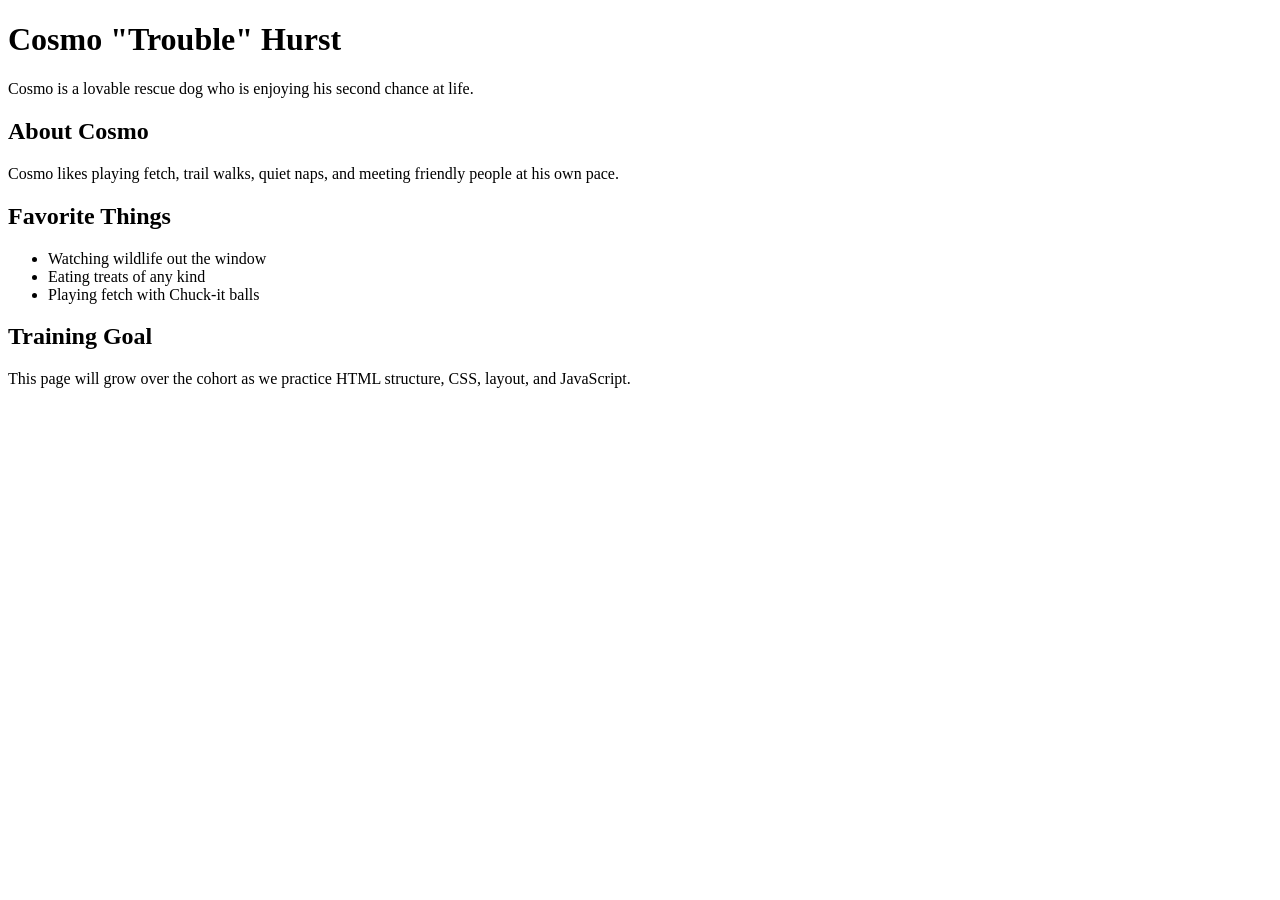
==== index.html @ 9377b5b5 "Add pages url" ====
<!doctype html>
<html lang="en">
  <head>
    <meta charset="utf-8" />
    <meta name="viewport" content="width=device-width, initial-scale=1.0" />
    <title>Cosmo</title>
  </head>
  <body>
    <h1>Cosmo "Trouble" Hurst</h1>

    <p>
      Cosmo is a lovable rescue dog who is enjoying his second chance at life.
    </p>

    <h2>About Cosmo</h2>

    <p>
      Cosmo likes playing fetch, trail walks, quiet naps, and meeting friendly
      people at his own pace.
    </p>

    <h2>Favorite Things</h2>

    <ul>
      <li>Watching wildlife out the window</li>
      <li>Eating treats of any kind</li>
      <li>Playing fetch with Chuck-it balls</li>
    </ul>

    <h2>Training Goal</h2>

    <p>
      This page will grow over the cohort as we practice HTML structure, CSS,
      layout, and JavaScript.
    </p>
  </body>
</html>
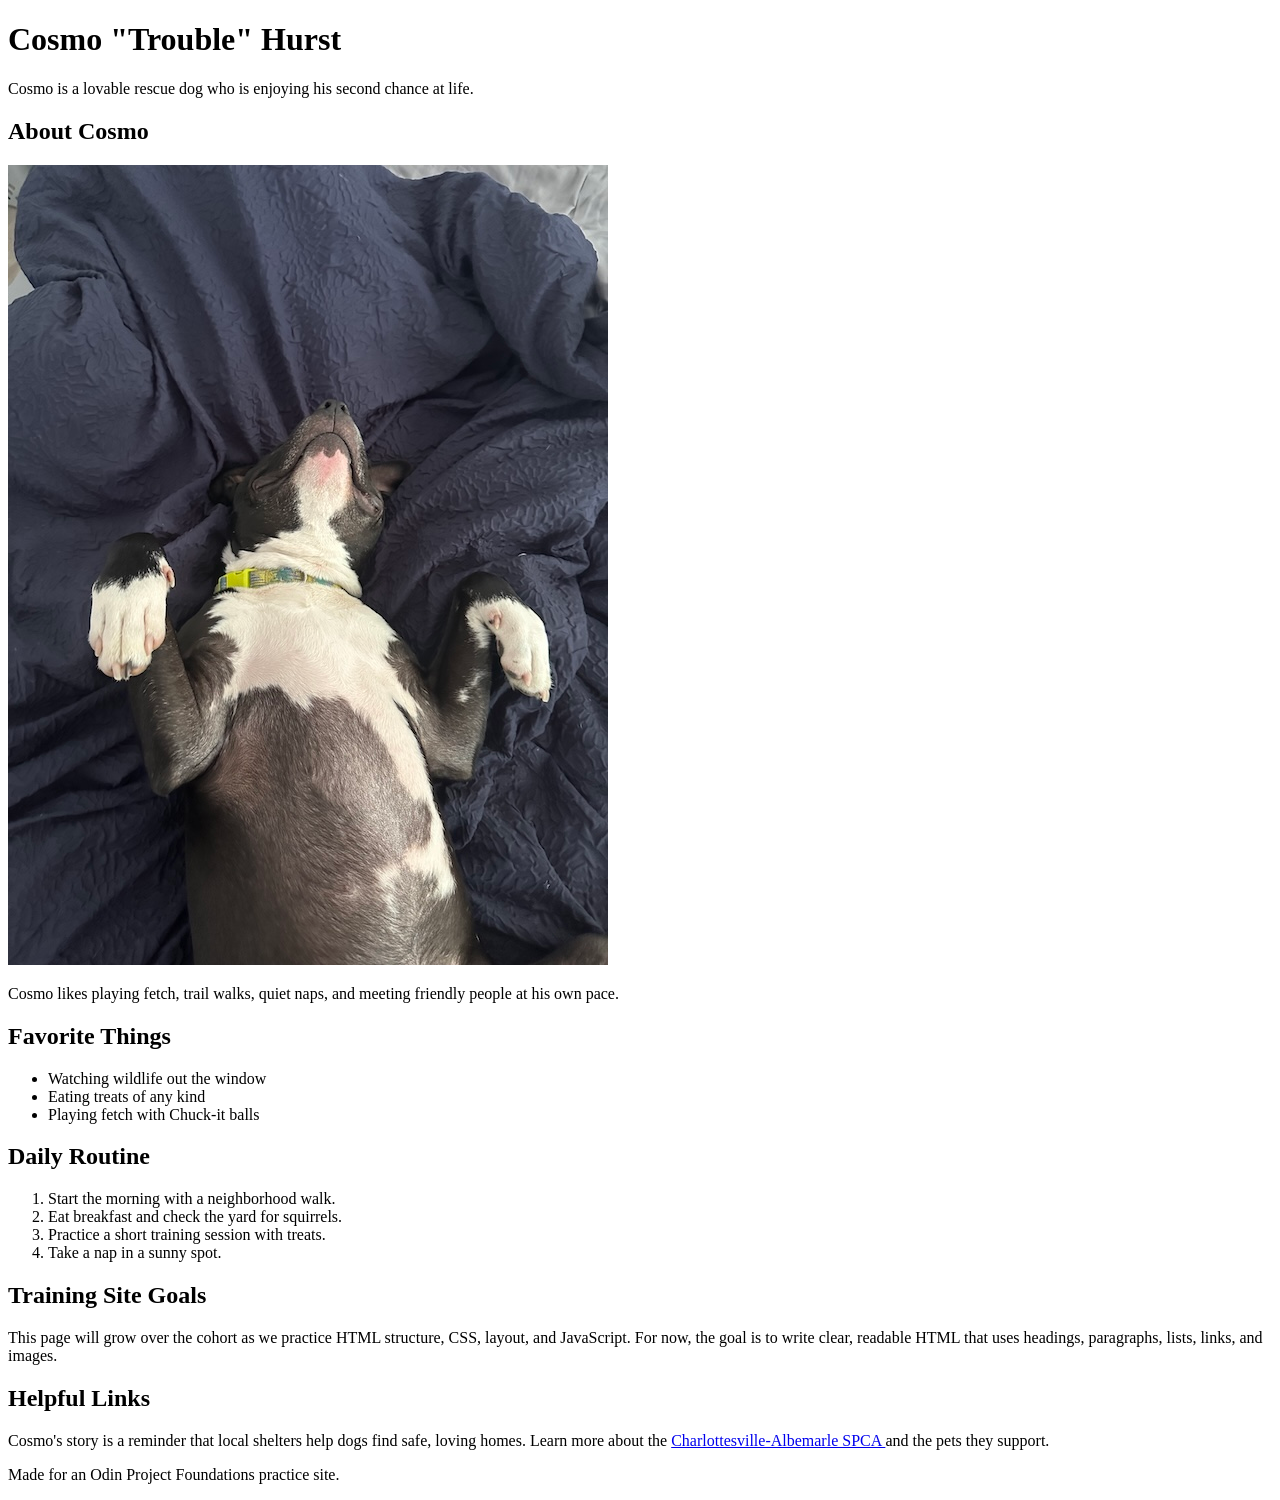
==== commit e4a9e7c6: "Expand training site with semantic HTML structure" ====
--- a/index.html
+++ b/index.html
@@ -6,32 +6,61 @@
     <title>Cosmo</title>
   </head>
   <body>
-    <h1>Cosmo "Trouble" Hurst</h1>
+    <header>
+      <h1>Cosmo "Trouble" Hurst</h1>
 
-    <p>
-      Cosmo is a lovable rescue dog who is enjoying his second chance at life.
-    </p>
+      <p>
+        Cosmo is a lovable rescue dog who is enjoying his second chance at life.
+      </p>
+    </header>
 
-    <h2>About Cosmo</h2>
+    <main>
+      <h2>About Cosmo</h2>
 
-    <p>
-      Cosmo likes playing fetch, trail walks, quiet naps, and meeting friendly
-      people at his own pace.
-    </p>
+      <img src="images/cosmo.jpg" alt="Cosmo on Tuesday snoozeday" />
 
-    <h2>Favorite Things</h2>
+      <p>
+        Cosmo likes playing fetch, trail walks, quiet naps, and meeting friendly
+        people at his own pace.
+      </p>
 
-    <ul>
-      <li>Watching wildlife out the window</li>
-      <li>Eating treats of any kind</li>
-      <li>Playing fetch with Chuck-it balls</li>
-    </ul>
+      <h2>Favorite Things</h2>
 
-    <h2>Training Goal</h2>
+      <ul>
+        <li>Watching wildlife out the window</li>
+        <li>Eating treats of any kind</li>
+        <li>Playing fetch with Chuck-it balls</li>
+      </ul>
 
-    <p>
-      This page will grow over the cohort as we practice HTML structure, CSS,
-      layout, and JavaScript.
-    </p>
+      <h2>Daily Routine</h2>
+
+      <ol>
+        <li>Start the morning with a neighborhood walk.</li>
+        <li>Eat breakfast and check the yard for squirrels.</li>
+        <li>Practice a short training session with treats.</li>
+        <li>Take a nap in a sunny spot.</li>
+      </ol>
+
+      <h2>Training Site Goals</h2>
+
+      <p>
+        This page will grow over the cohort as we practice HTML structure, CSS,
+        layout, and JavaScript. For now, the goal is to write clear, readable
+        HTML that uses headings, paragraphs, lists, links, and images.
+      </p>
+
+      <h2>Helpful Links</h2>
+
+      <p>
+        Cosmo's story is a reminder that local shelters help dogs find safe,
+        loving homes. Learn more about the
+        <a href="https://www.caspca.org/"> Charlottesville-Albemarle SPCA </a>
+        and the pets they support.
+      </p>
+    </main>
+
+    <footer>
+      <p>Made for an Odin Project Foundations practice site.</p>
+    </footer>
   </body>
 </html>
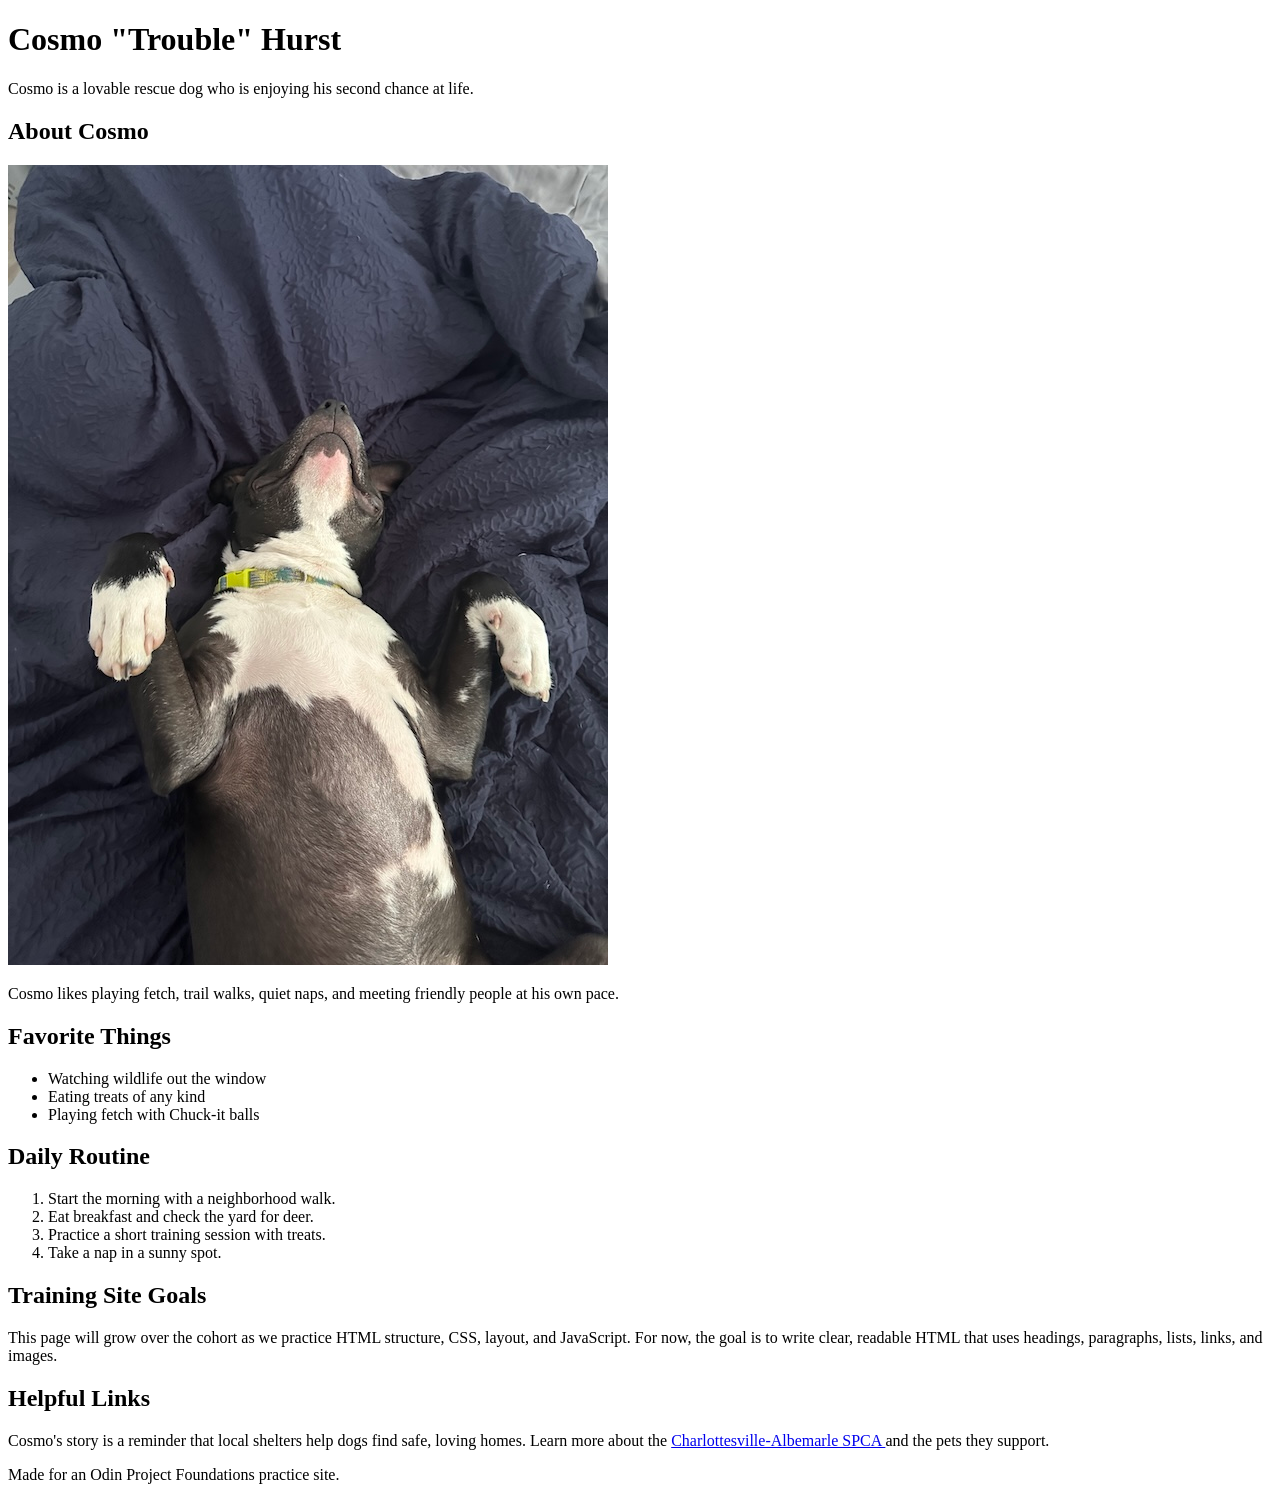
==== commit 9e4a5774: "Updated daily routine" ====
--- a/index.html
+++ b/index.html
@@ -36,7 +36,7 @@
 
       <ol>
         <li>Start the morning with a neighborhood walk.</li>
-        <li>Eat breakfast and check the yard for squirrels.</li>
+        <li>Eat breakfast and check the yard for deer.</li>
         <li>Practice a short training session with treats.</li>
         <li>Take a nap in a sunny spot.</li>
       </ol>
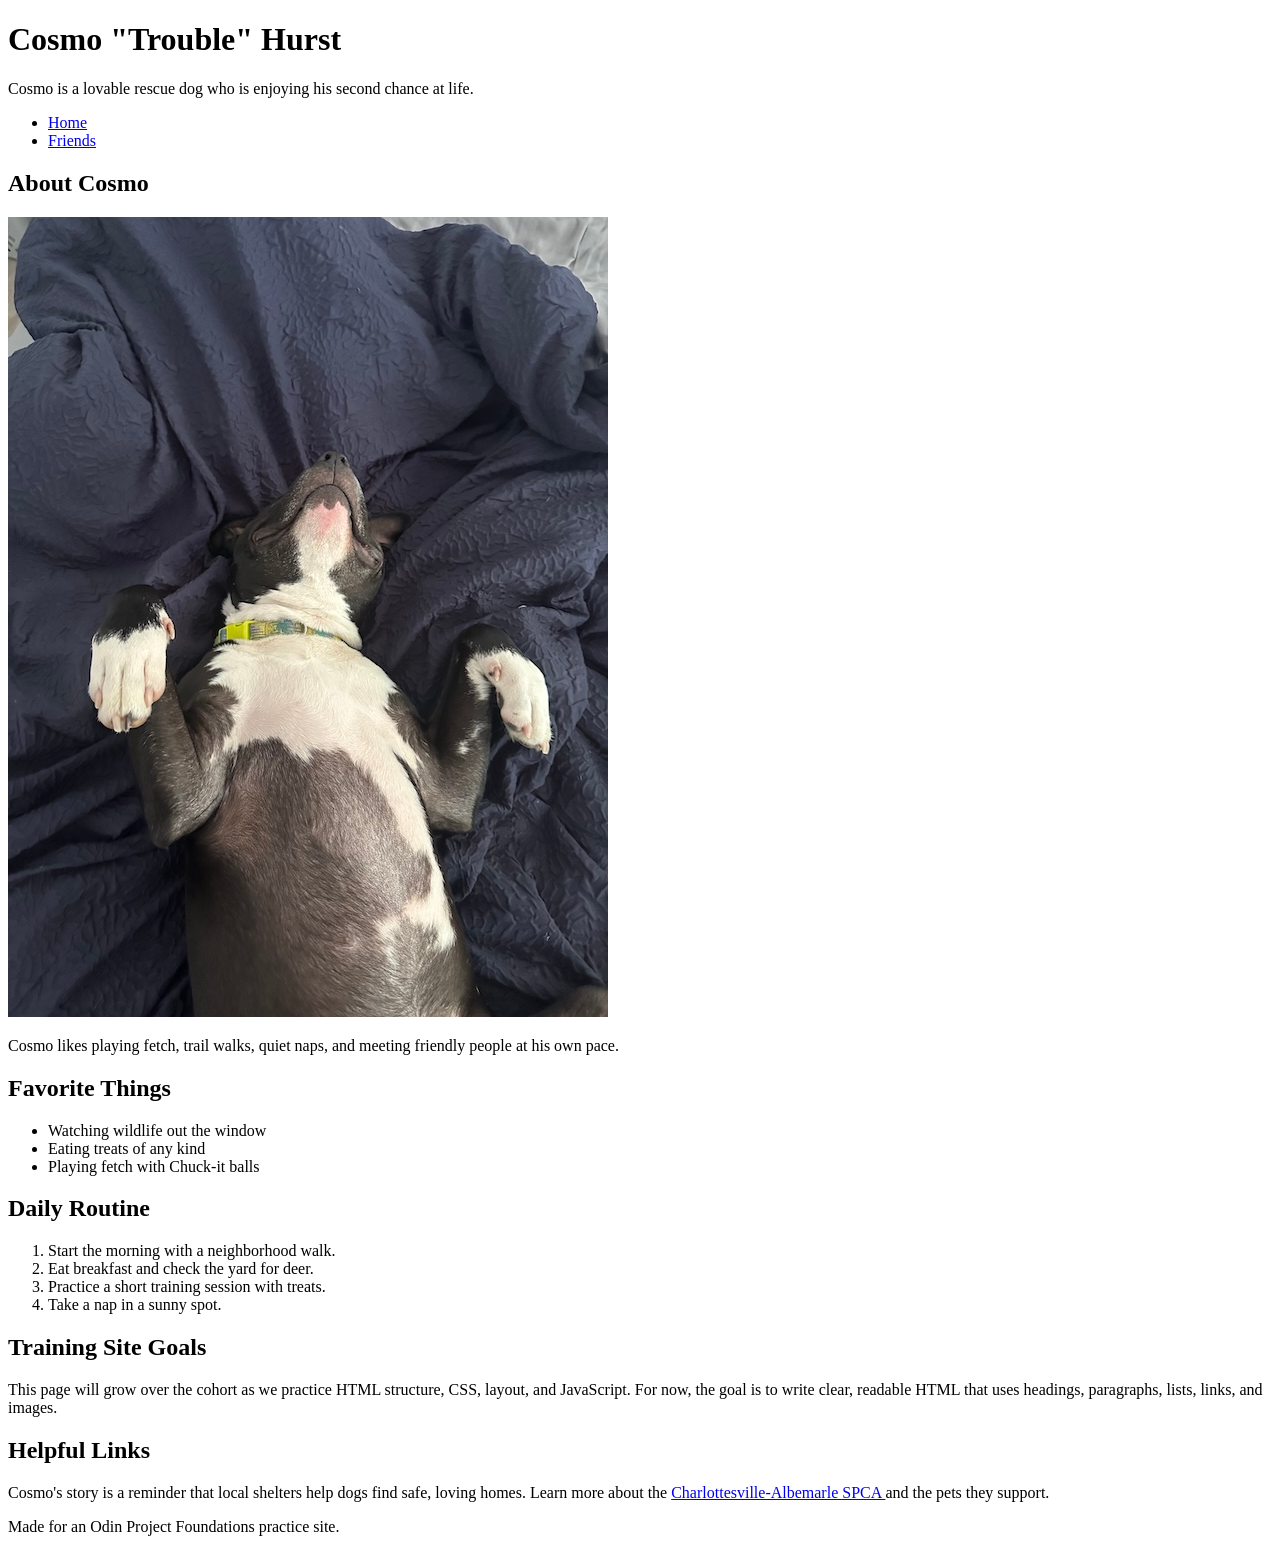
==== commit 3806a2f5: "Add Cosmo friends page" ====
--- a/index.html
+++ b/index.html
@@ -12,6 +12,13 @@
       <p>
         Cosmo is a lovable rescue dog who is enjoying his second chance at life.
       </p>
+
+      <nav aria-label="Main navigation">
+        <ul>
+          <li><a href="index.html">Home</a></li>
+          <li><a href="friends.html">Friends</a></li>
+        </ul>
+      </nav>
     </header>
 
     <main>
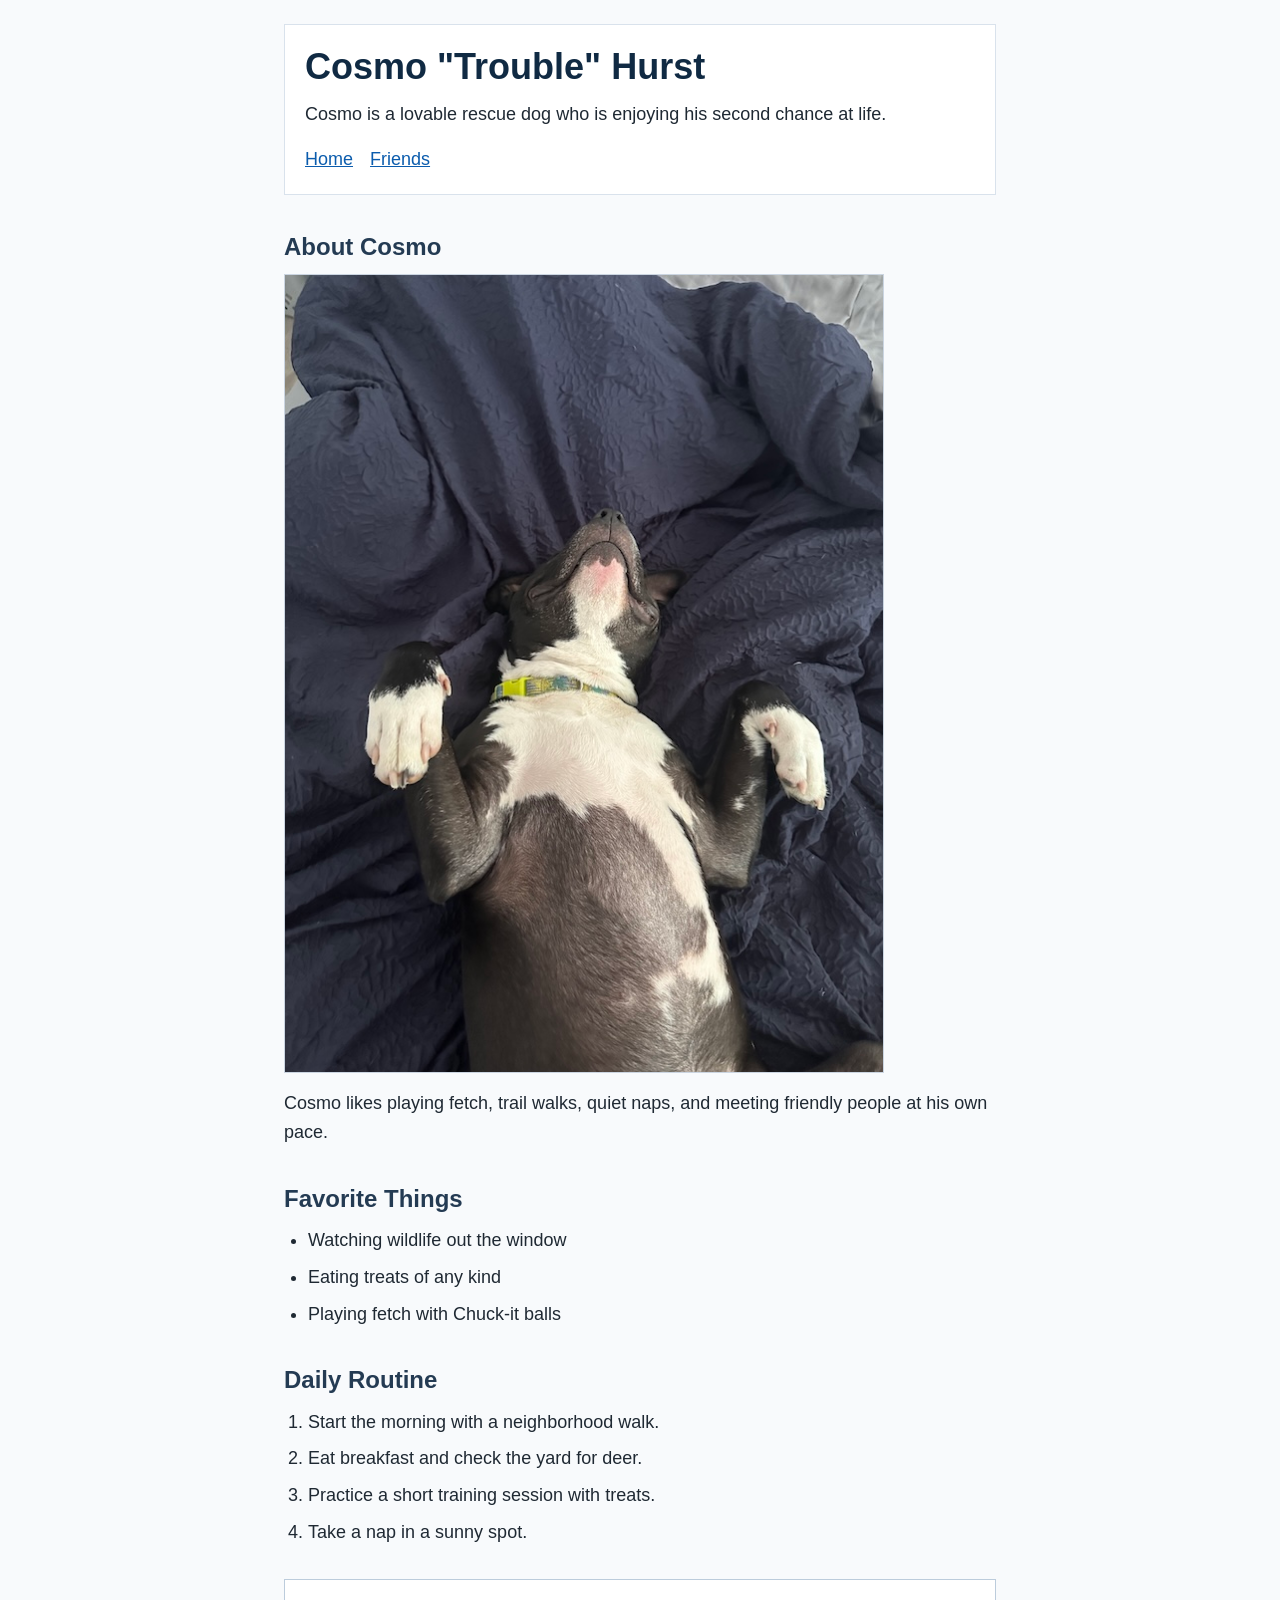
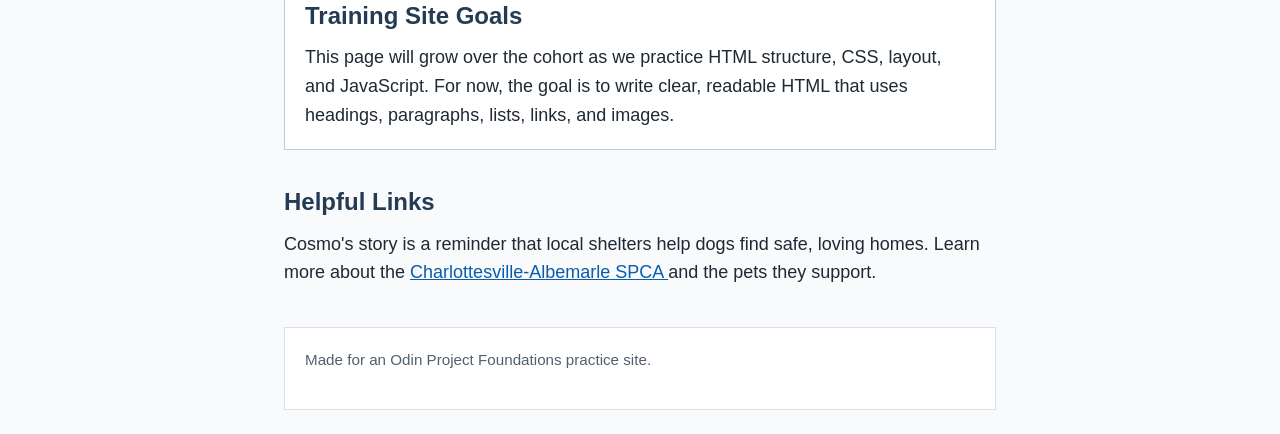
==== commit 4d14a7bb: "Add CSS foundations styling" ====
--- a/index.html
+++ b/index.html
@@ -3,17 +3,18 @@
   <head>
     <meta charset="utf-8" />
     <meta name="viewport" content="width=device-width, initial-scale=1.0" />
+    <link rel="stylesheet" href="styles.css" />
     <title>Cosmo</title>
   </head>
   <body>
-    <header>
+    <header class="site-header">
       <h1>Cosmo "Trouble" Hurst</h1>
 
       <p>
         Cosmo is a lovable rescue dog who is enjoying his second chance at life.
       </p>
 
-      <nav aria-label="Main navigation">
+      <nav class="site-nav" aria-label="Main navigation">
         <ul>
           <li><a href="index.html">Home</a></li>
           <li><a href="friends.html">Friends</a></li>
@@ -21,10 +22,14 @@
       </nav>
     </header>
 
-    <main>
+    <main class="page-content">
       <h2>About Cosmo</h2>
 
-      <img src="images/cosmo.jpg" alt="Cosmo on Tuesday snoozeday" />
+      <img
+        src="images/cosmo.jpg"
+        alt="Cosmo on Tuesday snoozeday"
+        width="600"
+      />
 
       <p>
         Cosmo likes playing fetch, trail walks, quiet naps, and meeting friendly
@@ -48,13 +53,16 @@
         <li>Take a nap in a sunny spot.</li>
       </ol>
 
-      <h2>Training Site Goals</h2>
+      <section class="content-card">
+        <h2>Training Site Goals</h2>
 
-      <p>
-        This page will grow over the cohort as we practice HTML structure, CSS,
-        layout, and JavaScript. For now, the goal is to write clear, readable
-        HTML that uses headings, paragraphs, lists, links, and images.
-      </p>
+        <p>
+          This page will grow over the cohort as we practice HTML structure,
+          CSS, layout, and JavaScript. For now, the goal is to write clear,
+          readable HTML that uses headings, paragraphs, lists, links, and
+          images.
+        </p>
+      </section>
 
       <h2>Helpful Links</h2>
 
@@ -66,7 +74,7 @@
       </p>
     </main>
 
-    <footer>
+    <footer class="site-footer">
       <p>Made for an Odin Project Foundations practice site.</p>
     </footer>
   </body>
--- a/styles.css
+++ b/styles.css
@@ -0,0 +1,131 @@
+/* Basic page setup
+   These rules affect the whole page and are good examples of broad selectors. */
+* {
+  box-sizing: border-box;
+}
+
+body {
+  max-width: 760px;
+  margin: 0 auto;
+  padding: 24px;
+  color: #1f2933;
+  background-color: #f8fafc;
+  font-family: Arial, Helvetica, sans-serif;
+  font-size: 18px;
+  line-height: 1.6;
+}
+
+/* Type selectors
+   These keep base text styles simple and easy to inspect in the browser. */
+h1 {
+  margin: 0 0 12px;
+  color: #102a43;
+  font-size: 2.25rem;
+  line-height: 1.2;
+}
+
+h2 {
+  margin: 36px 0 12px;
+  color: #243b53;
+  font-size: 1.5rem;
+  line-height: 1.3;
+}
+
+p {
+  margin: 0 0 16px;
+}
+
+ul,
+ol {
+  margin: 0 0 24px;
+  padding-left: 24px;
+}
+
+li {
+  margin-bottom: 8px;
+}
+
+a {
+  color: #0b5cad;
+  text-decoration: underline;
+}
+
+a:hover {
+  color: #084b8a;
+}
+
+a:focus {
+  outline: 3px solid #f7c948;
+  outline-offset: 3px;
+}
+
+img {
+  display: block;
+  max-width: 100%;
+  height: auto;
+  margin-bottom: 16px;
+  border: 1px solid #cbd5e1;
+}
+
+figure {
+  margin: 0 0 24px;
+}
+
+figcaption {
+  color: #52606d;
+  font-size: 0.95rem;
+}
+
+/* Page sections
+   Classes make reusable page areas clear without using high-specificity IDs. */
+.site-header,
+.site-footer {
+  padding: 20px;
+  border: 1px solid #d9e2ec;
+  background-color: #ffffff;
+}
+
+.site-header {
+  margin-bottom: 32px;
+}
+
+.site-footer {
+  margin-top: 40px;
+  color: #52606d;
+  font-size: 0.95rem;
+}
+
+.page-content {
+  margin-bottom: 32px;
+}
+
+/* Navigation
+   List items are block elements by default. Inline-block keeps them side by side. */
+.site-nav ul {
+  margin: 0;
+  padding-left: 0;
+  list-style: none;
+}
+
+.site-nav li {
+  display: inline-block;
+  margin-right: 12px;
+  margin-bottom: 0;
+}
+
+/* Box model example
+   This card demonstrates margin outside, padding inside, a border, and a background. */
+.content-card {
+  margin: 32px 0;
+  padding: 20px;
+  border: 1px solid #bcccdc;
+  background-color: #ffffff;
+}
+
+.content-card h2 {
+  margin-top: 0;
+}
+
+.content-card p:last-child {
+  margin-bottom: 0;
+}
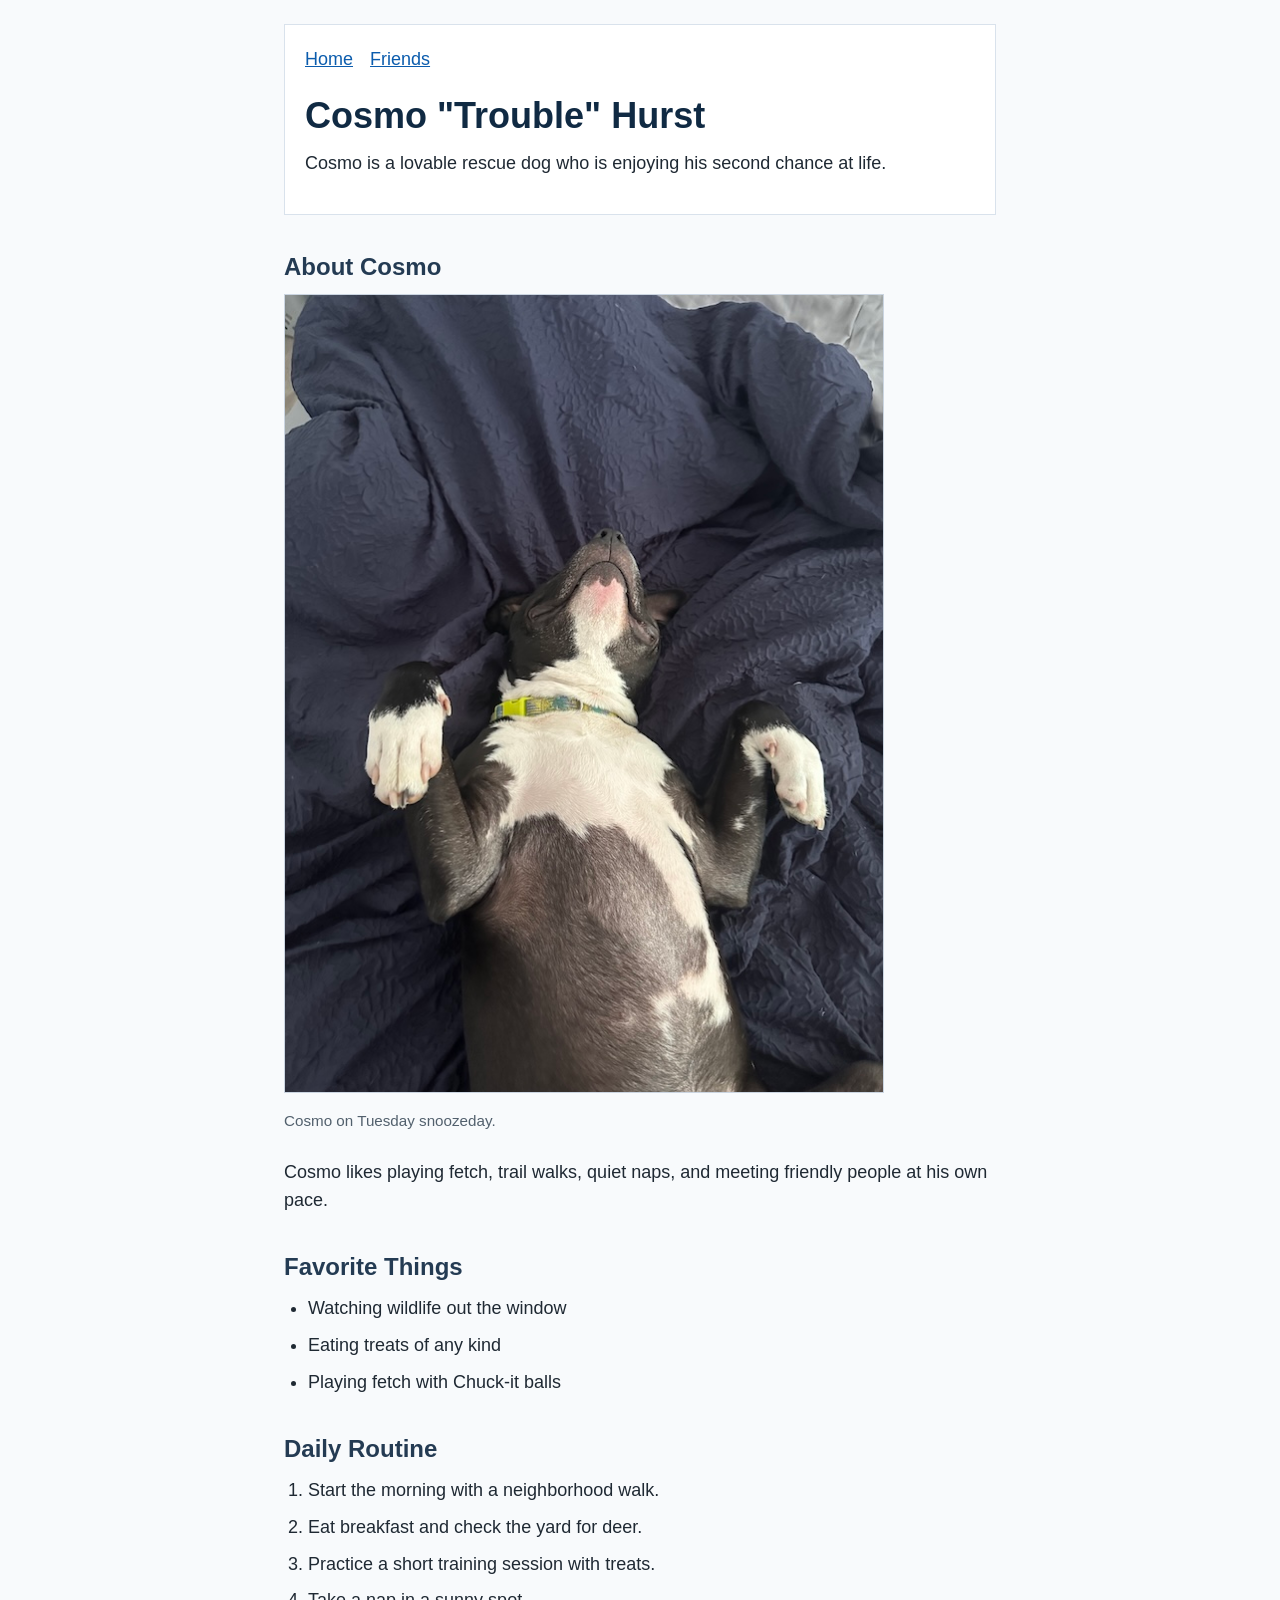
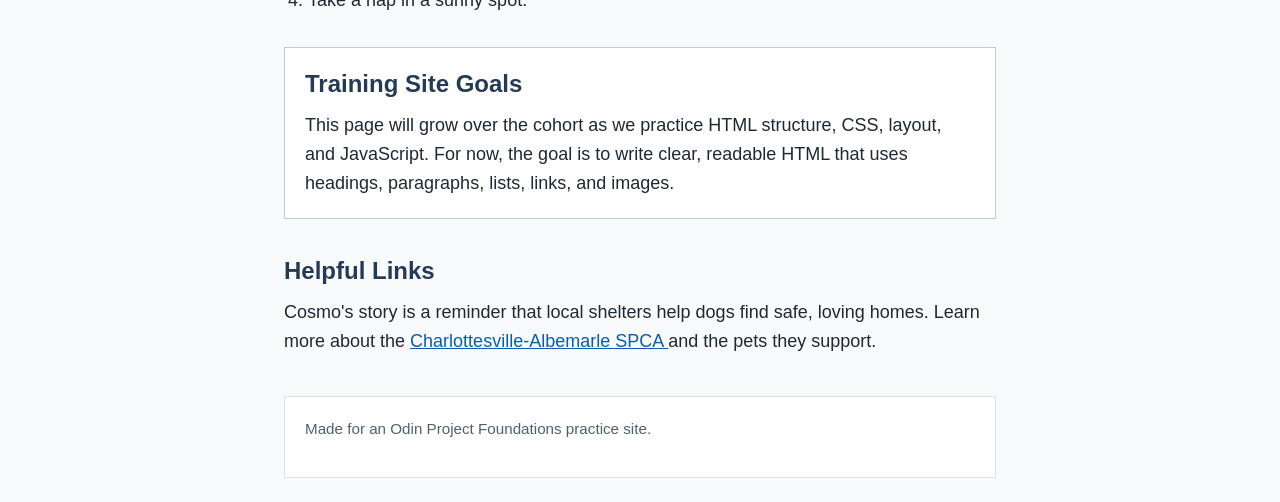
==== commit 0482c5a4: "Move navigation to top of page" ====
--- a/index.html
+++ b/index.html
@@ -8,28 +8,31 @@
   </head>
   <body>
     <header class="site-header">
-      <h1>Cosmo "Trouble" Hurst</h1>
-
-      <p>
-        Cosmo is a lovable rescue dog who is enjoying his second chance at life.
-      </p>
-
       <nav class="site-nav" aria-label="Main navigation">
         <ul>
           <li><a href="index.html">Home</a></li>
           <li><a href="friends.html">Friends</a></li>
         </ul>
       </nav>
+
+      <h1>Cosmo "Trouble" Hurst</h1>
+
+      <p>
+        Cosmo is a lovable rescue dog who is enjoying his second chance at life.
+      </p>
     </header>
 
     <main class="page-content">
       <h2>About Cosmo</h2>
 
-      <img
-        src="images/cosmo.jpg"
-        alt="Cosmo on Tuesday snoozeday"
-        width="600"
-      />
+      <figure>
+        <img
+          src="images/cosmo.jpg"
+          alt="Cosmo on Tuesday snoozeday"
+          width="600"
+        />
+        <figcaption>Cosmo on Tuesday snoozeday.</figcaption>
+      </figure>
 
       <p>
         Cosmo likes playing fetch, trail walks, quiet naps, and meeting friendly
--- a/styles.css
+++ b/styles.css
@@ -101,6 +101,10 @@
 
 /* Navigation
    List items are block elements by default. Inline-block keeps them side by side. */
+.site-nav {
+  margin-bottom: 20px;
+}
+
 .site-nav ul {
   margin: 0;
   padding-left: 0;
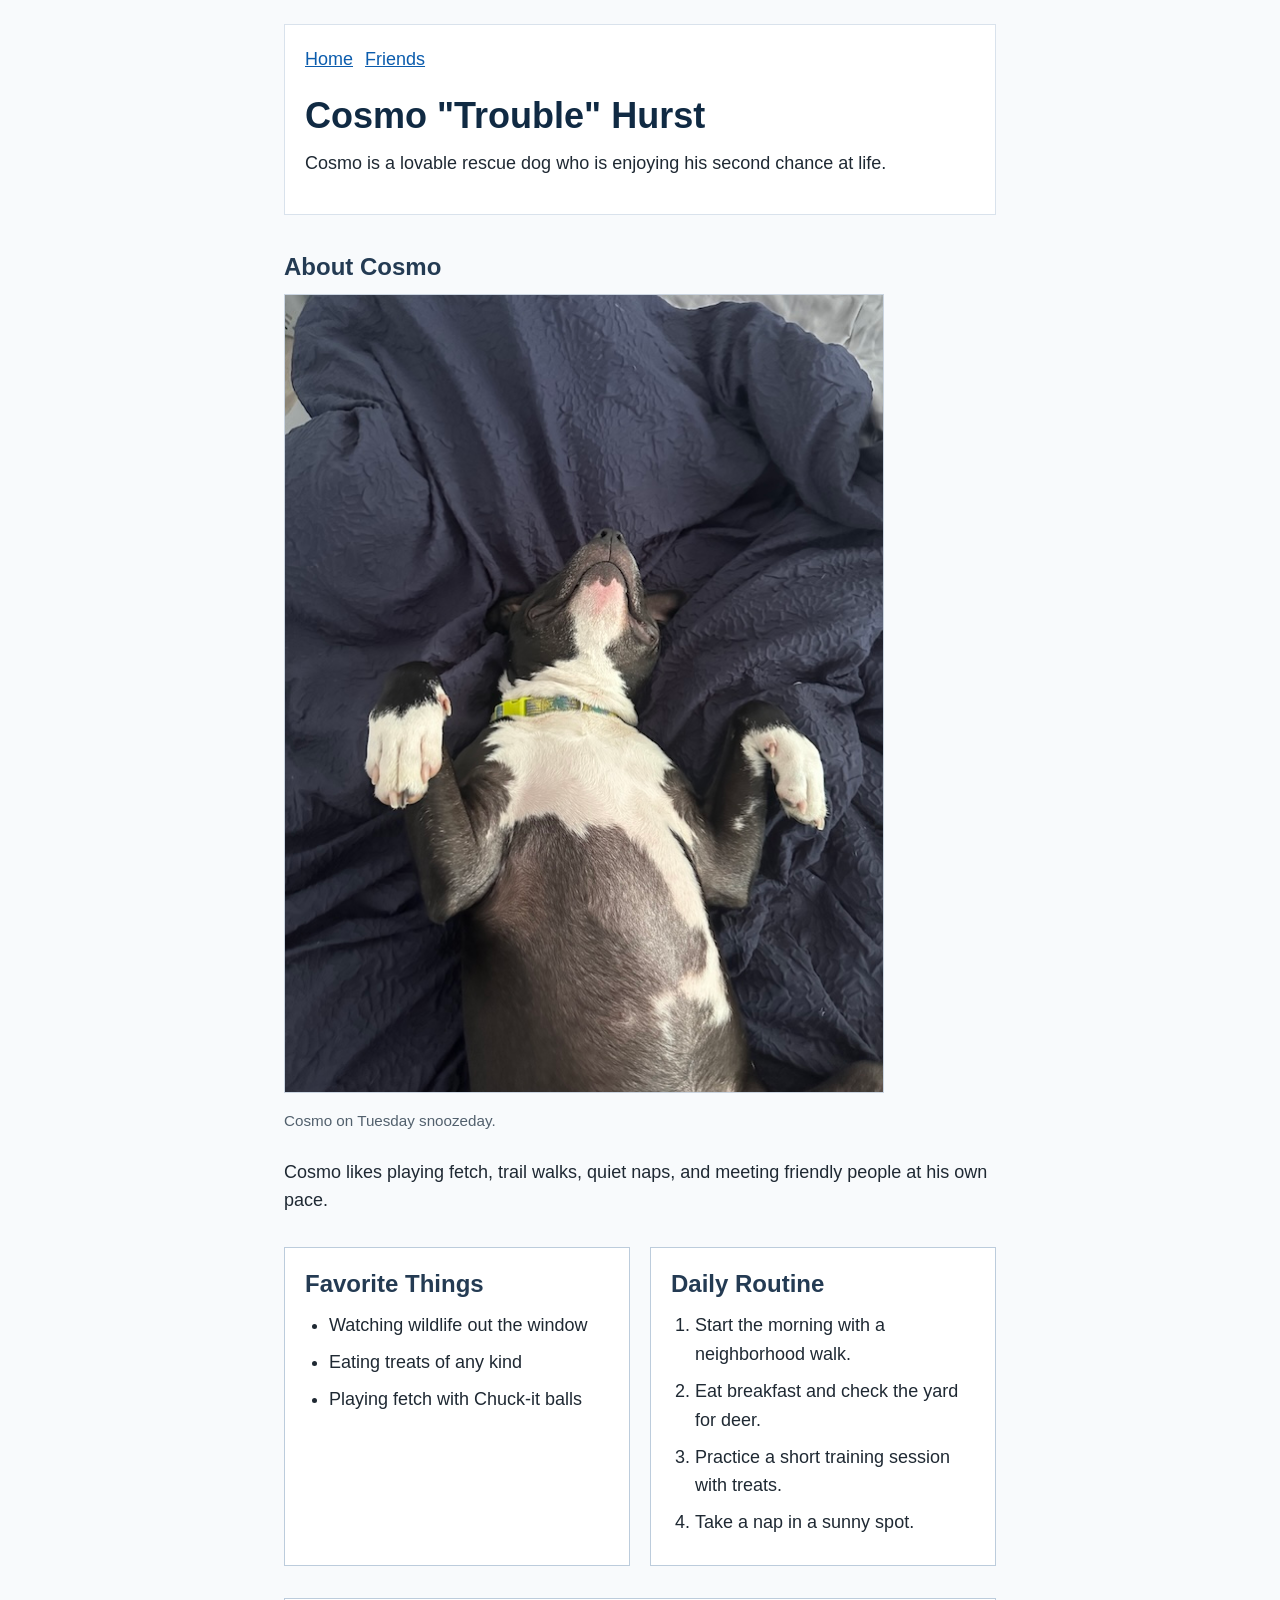
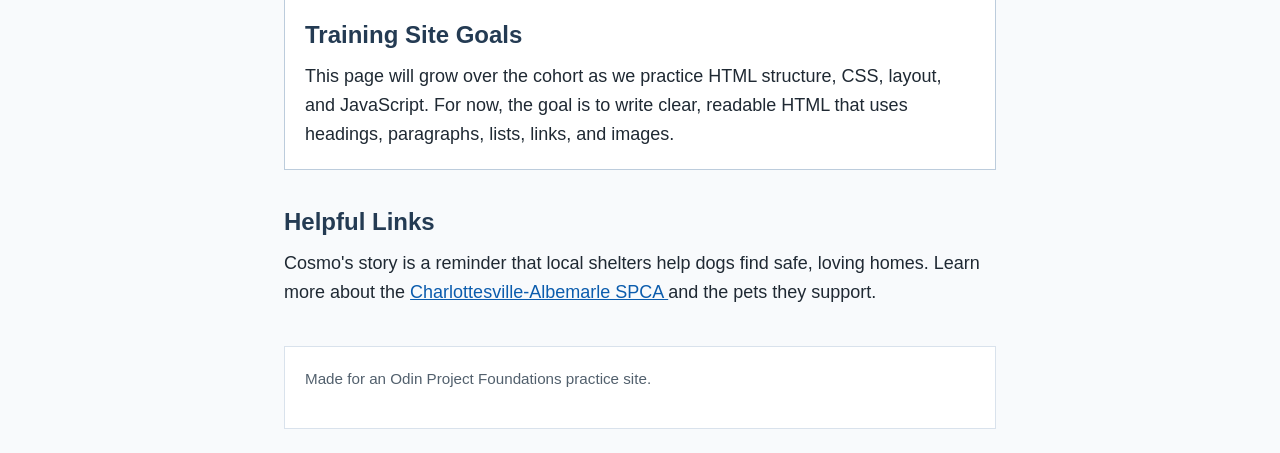
==== commit f5541af8: "Add Flexbox layout" ====
--- a/index.html
+++ b/index.html
@@ -39,22 +39,28 @@
         people at his own pace.
       </p>
 
-      <h2>Favorite Things</h2>
+      <section class="flex-cards" aria-label="Cosmo details">
+        <article class="content-card">
+          <h2>Favorite Things</h2>
 
-      <ul>
-        <li>Watching wildlife out the window</li>
-        <li>Eating treats of any kind</li>
-        <li>Playing fetch with Chuck-it balls</li>
-      </ul>
+          <ul>
+            <li>Watching wildlife out the window</li>
+            <li>Eating treats of any kind</li>
+            <li>Playing fetch with Chuck-it balls</li>
+          </ul>
+        </article>
 
-      <h2>Daily Routine</h2>
+        <article class="content-card">
+          <h2>Daily Routine</h2>
 
-      <ol>
-        <li>Start the morning with a neighborhood walk.</li>
-        <li>Eat breakfast and check the yard for deer.</li>
-        <li>Practice a short training session with treats.</li>
-        <li>Take a nap in a sunny spot.</li>
-      </ol>
+          <ol>
+            <li>Start the morning with a neighborhood walk.</li>
+            <li>Eat breakfast and check the yard for deer.</li>
+            <li>Practice a short training session with treats.</li>
+            <li>Take a nap in a sunny spot.</li>
+          </ol>
+        </article>
+      </section>
 
       <section class="content-card">
         <h2>Training Site Goals</h2>
--- a/styles.css
+++ b/styles.css
@@ -100,20 +100,21 @@
 }
 
 /* Navigation
-   List items are block elements by default. Inline-block keeps them side by side. */
+   Flexbox keeps the links side by side and lets them wrap on small screens. */
 .site-nav {
   margin-bottom: 20px;
 }
 
 .site-nav ul {
+  display: flex;
+  flex-wrap: wrap;
+  gap: 12px;
   margin: 0;
   padding-left: 0;
   list-style: none;
 }
 
 .site-nav li {
-  display: inline-block;
-  margin-right: 12px;
   margin-bottom: 0;
 }
 
@@ -126,6 +127,20 @@
   background-color: #ffffff;
 }
 
+.flex-cards,
+.photo-gallery {
+  display: flex;
+  flex-wrap: wrap;
+  gap: 20px;
+  margin: 32px 0;
+}
+
+.flex-cards .content-card,
+.photo-gallery figure {
+  flex: 1 1 280px;
+  margin: 0;
+}
+
 .content-card h2 {
   margin-top: 0;
 }
@@ -133,3 +148,8 @@
 .content-card p:last-child {
   margin-bottom: 0;
 }
+
+.content-card ul,
+.content-card ol {
+  margin-bottom: 0;
+}
